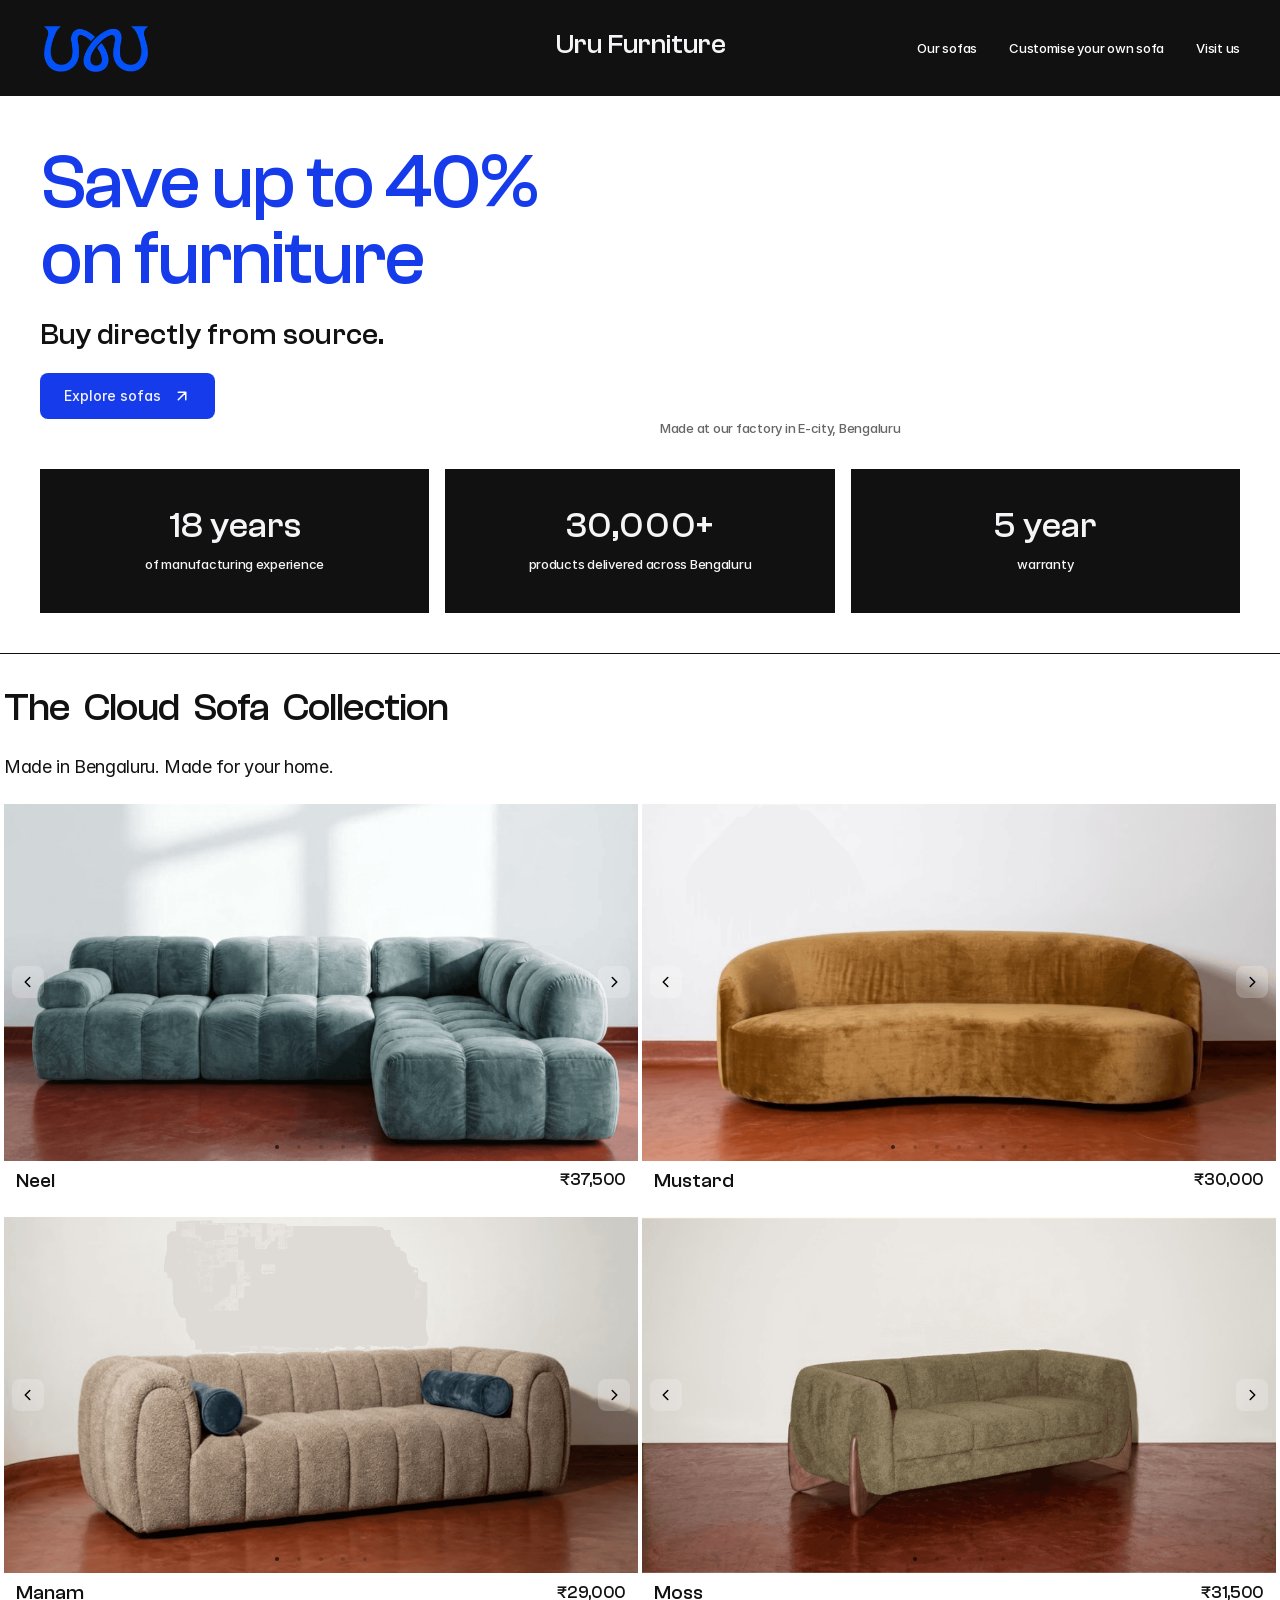
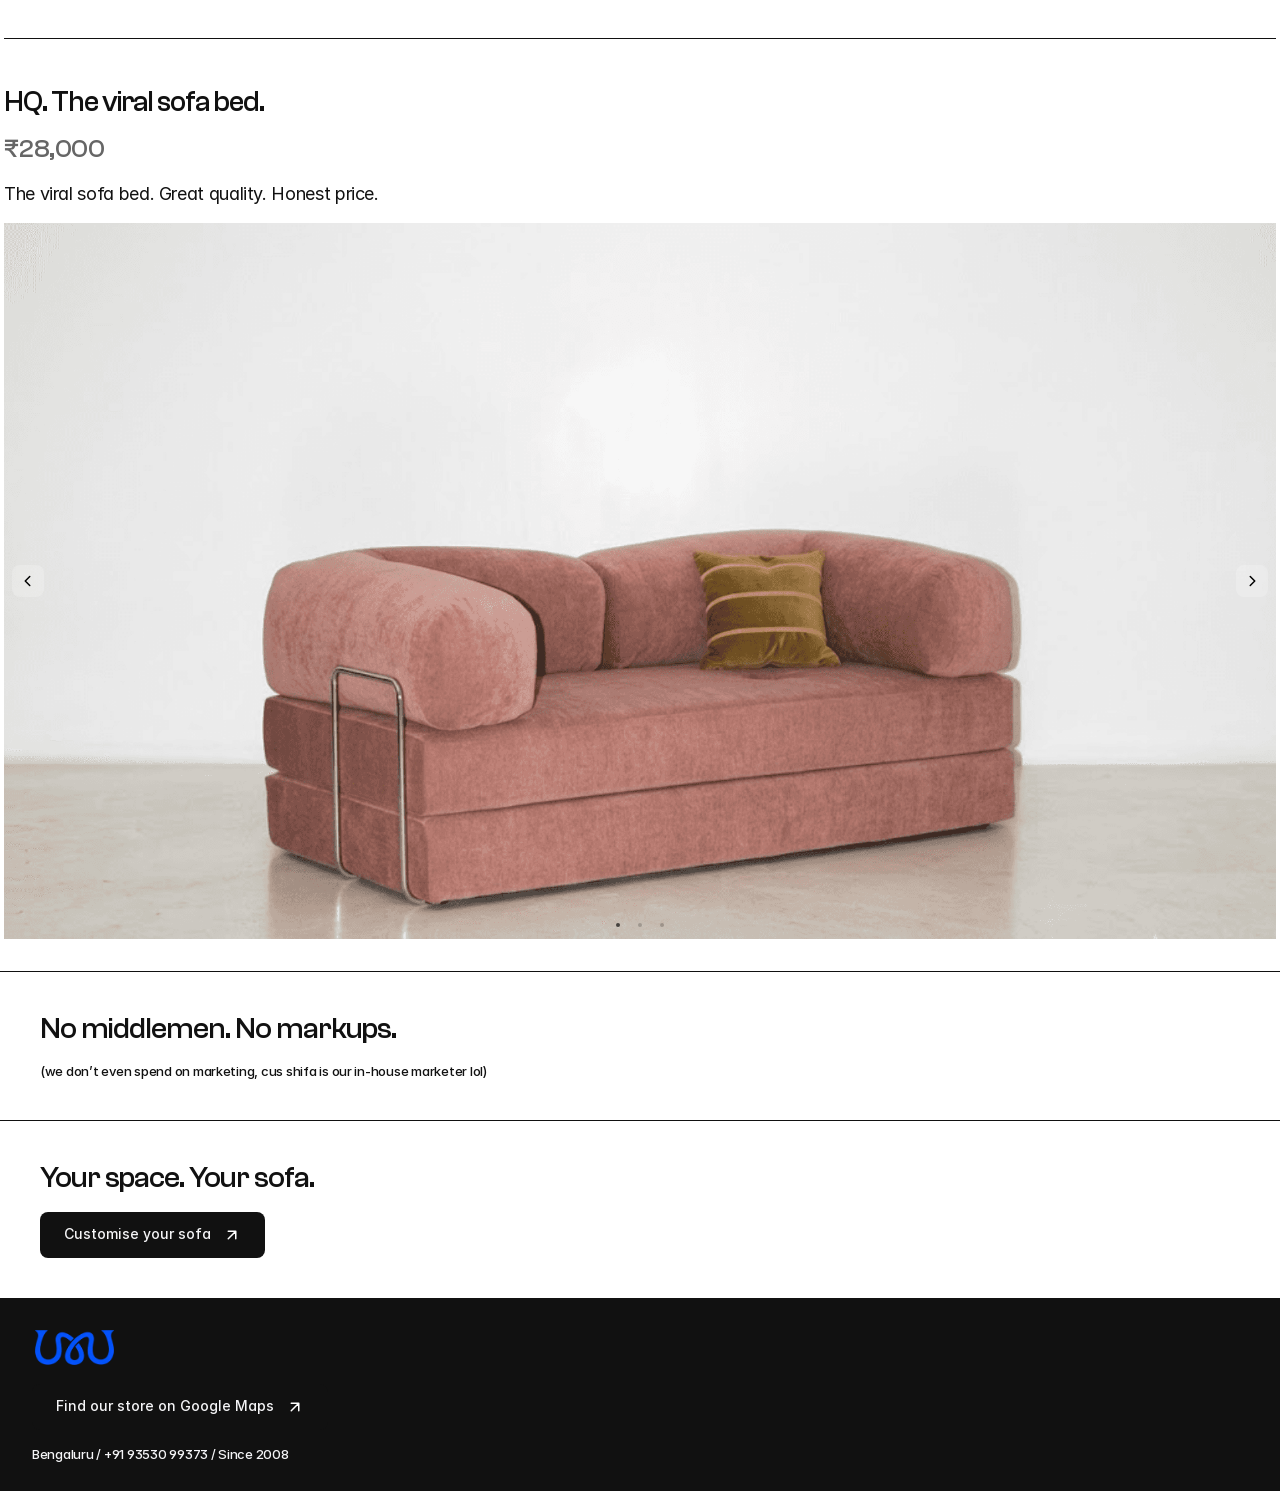
==== index.html @ b30b2bea "Static rebuild of the URU Furniture website for GitHub Pages" ====
<!doctype html>
<html lang="en">
<head>
  <meta charset="utf-8">
  <meta name="viewport" content="width=device-width, initial-scale=1">
  <title>URU Furniture | Design-forward sofas in Bengaluru</title>
  <meta name="description" content="Design-forward sofas, backed by 18 years of manufacturing experience. Explore URU Furniture and customise your sofa with our designer on WhatsApp.">
  <meta property="og:type" content="website">
  <meta property="og:title" content="URU Furniture | Design-forward sofas in Bengaluru">
  <meta property="og:description" content="Design-forward sofas, backed by 18 years of manufacturing experience. Explore URU Furniture and customise your sofa with our designer on WhatsApp.">
  <link rel="icon" href="/assets/img/favicon.png">
  <link rel="preload" href="/assets/fonts/clash-grotesk-500.woff2" as="font" type="font/woff2" crossorigin>
  <link rel="stylesheet" href="/assets/css/style.css">
  <script src="/assets/js/main.js" defer></script>
</head>
<body>
  <header class="site-header">
    <div class="brand">
      <a class="logo" href="/"><img src="/assets/img/logo.png" alt="URU Furniture logo"></a>
      <button class="menu-toggle" type="button" aria-label="Toggle navigation" aria-expanded="false">
        <svg class="bars" viewBox="0 0 24 24" fill="none" stroke="#fff" stroke-width="2" stroke-linecap="round"><path d="M4 5h16M4 12h16M4 19h16"/></svg>
        <svg class="close" viewBox="0 0 24 24" fill="none" stroke="#fff" stroke-width="2" stroke-linecap="round"><path d="M18 6 6 18M6 6l12 12"/></svg>
      </button>
    </div>
    <p class="title display">Uru Furniture</p>
    <nav class="nav">
      <a href="/#sofas">Our sofas</a>
      <a href="/customise">Customise your own sofa</a>
      <a href="https://share.google/DU03MvZK8UPHaxn5C">Visit us</a>
    </nav>
  </header>

  <main>
    <section class="hero">
      <div class="hero-top">
        <div class="hero-copy">
          <h1 class="display">Save up to 40% on furniture</h1>
          <p class="hero-sub display">Buy directly from source.</p>
          <a class="btn btn-cobalt" href="/#sofas">Explore sofas</a>
        </div>
        <figure class="hero-media">
          <video src="/assets/video/factory.mp4" autoplay muted loop playsinline preload="auto"></video>
          <figcaption class="small">Made at our factory in E-city, Bengaluru</figcaption>
          <a class="btn btn-cobalt" href="/#sofas">Explore sofas</a>
        </figure>
      </div>
      <div class="stats">
        <div class="stat"><strong class="display">18 years</strong><span class="small">of manufacturing experience</span></div>
        <div class="stat"><strong class="display">30,000+</strong><span class="small">products delivered across Bengaluru</span></div>
        <div class="stat"><strong class="display">5 year</strong><span class="small">warranty</span></div>
      </div>
    </section>

    <section class="collection rule" id="sofas">
      <h2 class="display">The  Cloud  Sofa  Collection</h2>
      <p class="lead">Made in Bengaluru.<span> Made for your home.</span></p>

      <div class="sofa-grid">
        <article class="sofa">
          <div class="gallery" tabindex="0" role="region" aria-label="Image carousel">
            <a class="slides" href="/sofas/neel" aria-label="View neel sofa">
              <img src="/assets/img/sofas/neel-1.png" alt="Neel sofa, photo 1" draggable="false">
              <img src="/assets/img/sofas/neel-2.png" alt="Neel sofa, photo 2" draggable="false" loading="lazy" hidden>
              <img src="/assets/img/sofas/neel-3.png" alt="Neel sofa, photo 3" draggable="false" loading="lazy" hidden>
              <img src="/assets/img/sofas/neel-4.png" alt="Neel sofa, photo 4" draggable="false" loading="lazy" hidden>
              <img src="/assets/img/sofas/neel-5.png" alt="Neel sofa, photo 5" draggable="false" loading="lazy" hidden>
            </a>
          </div>
          <div class="sofa-info">
            <h3 class="display"><a class="link" href="/sofas/neel">Neel</a></h3>
            <p class="display">₹37,500</p>
          </div>
        </article>

        <article class="sofa">
          <div class="gallery" tabindex="0" role="region" aria-label="Image carousel">
            <a class="slides" href="/sofas/mustard" aria-label="View mustard sofa">
              <img src="/assets/img/sofas/mustard-1.png" alt="Mustard sofa, photo 1" draggable="false">
              <img src="/assets/img/sofas/mustard-2.png" alt="Mustard sofa, photo 2" draggable="false" loading="lazy" hidden>
              <img src="/assets/img/sofas/mustard-3.png" alt="Mustard sofa, photo 3" draggable="false" loading="lazy" hidden>
              <img src="/assets/img/sofas/mustard-4.png" alt="Mustard sofa, photo 4" draggable="false" loading="lazy" hidden>
              <img src="/assets/img/sofas/mustard-5.png" alt="Mustard sofa, photo 5" draggable="false" loading="lazy" hidden>
              <img src="/assets/img/sofas/mustard-6.png" alt="Mustard sofa, photo 6" draggable="false" loading="lazy" hidden>
              <img src="/assets/img/sofas/mustard-7.png" alt="Mustard sofa, photo 7" draggable="false" loading="lazy" hidden>
            </a>
          </div>
          <div class="sofa-info">
            <h3 class="display"><a class="link" href="/sofas/mustard">Mustard</a></h3>
            <p class="display">₹30,000</p>
          </div>
        </article>

        <article class="sofa">
          <div class="gallery" tabindex="0" role="region" aria-label="Image carousel">
            <a class="slides" href="/sofas/manam" aria-label="View manam sofa">
              <img src="/assets/img/sofas/manam-1.png" alt="Manam sofa, photo 1" draggable="false">
              <img src="/assets/img/sofas/manam-2.png" alt="Manam sofa, photo 2" draggable="false" loading="lazy" hidden>
              <img src="/assets/img/sofas/manam-3.png" alt="Manam sofa, photo 3" draggable="false" loading="lazy" hidden>
              <img src="/assets/img/sofas/manam-4.png" alt="Manam sofa, photo 4" draggable="false" loading="lazy" hidden>
              <img src="/assets/img/sofas/manam-5.png" alt="Manam sofa, photo 5" draggable="false" loading="lazy" hidden>
            </a>
          </div>
          <div class="sofa-info">
            <h3 class="display"><a class="link" href="/sofas/manam">Manam</a></h3>
            <p class="display">₹29,000</p>
          </div>
        </article>

        <article class="sofa">
          <div class="gallery" tabindex="0" role="region" aria-label="Image carousel">
            <a class="slides" href="/sofas/moss" aria-label="View moss sofa">
              <img src="/assets/img/sofas/moss-1.png" alt="Moss sofa, photo 1" draggable="false">
              <img src="/assets/img/sofas/moss-2.png" alt="Moss sofa, photo 2" draggable="false" loading="lazy" hidden>
              <img src="/assets/img/sofas/moss-3.png" alt="Moss sofa, photo 3" draggable="false" loading="lazy" hidden>
              <img src="/assets/img/sofas/moss-4.png" alt="Moss sofa, photo 4" draggable="false" loading="lazy" hidden>
              <img src="/assets/img/sofas/moss-5.png" alt="Moss sofa, photo 5" draggable="false" loading="lazy" hidden>
            </a>
          </div>
          <div class="sofa-info">
            <h3 class="display"><a class="link" href="/sofas/moss">Moss</a></h3>
            <p class="display">₹31,500</p>
          </div>
        </article>
      </div>

      <div class="hq rule">
        <h2 class="display"><a class="link" href="/sofas/hq">HQ. The viral sofa bed.</a></h2>
        <p class="hq-price display">₹28,000</p>
        <p class="lead">The viral sofa bed. Great quality. Honest price.</p>
        <div class="gallery" tabindex="0" role="region" aria-label="Image carousel">
          <a class="slides" href="/sofas/hq" aria-label="View hq sofa">
            <img src="/assets/img/sofas/hq-1.png" alt="HQ sofa bed, photo 1" draggable="false">
            <img src="/assets/img/sofas/hq-2.png" alt="HQ sofa bed, photo 2" draggable="false" loading="lazy" hidden>
            <img src="/assets/img/sofas/hq-3.png" alt="HQ sofa bed, photo 3" draggable="false" loading="lazy" hidden>
          </a>
        </div>
      </div>
    </section>

    <section class="statement rule">
      <h2 class="display">No middlemen. No markups.</h2>
      <p class="small">(we don’t even spend on marketing, cus shifa is our in-house marketer lol)</p>
    </section>

    <section class="statement cta rule">
      <h2 class="display">Your space. Your sofa.</h2>
      <a class="btn" href="/customise">Customise your sofa</a>
    </section>
  </main>

  <footer class="site-footer">
    <a class="logo" href="/"><img src="/assets/img/logo.png" alt="URU Furniture logo"></a>
    <a class="btn" href="https://share.google/DU03MvZK8UPHaxn5C">Find our store on Google Maps</a>
    <p class="small">Bengaluru / +91 93530 99373 / Since 2008</p>
  </footer>
</body>
</html>
---- assets/css/style.css ----
/* ---------- Fonts ---------- */
@font-face { font-family: "Clash Grotesk"; src: url("../fonts/clash-grotesk-500.woff2") format("woff2"); font-weight: 500; font-display: swap; }
@font-face { font-family: "Clash Grotesk"; src: url("../fonts/clash-grotesk-600.woff2") format("woff2"); font-weight: 600; font-display: swap; }
@font-face {
  font-family: "Inter"; src: url("../fonts/inter-400-latin.woff2") format("woff2"); font-weight: 400; font-display: swap;
  unicode-range: U+0000-00FF, U+0131, U+0152-0153, U+02BB-02BC, U+02C6, U+02DA, U+02DC, U+2000-206F, U+2070, U+2074-207E, U+2080-208E, U+20AC, U+2122, U+2191, U+2193, U+2212, U+2215, U+FEFF, U+FFFD;
}
@font-face {
  font-family: "Inter"; src: url("../fonts/inter-400-latin-ext.woff2") format("woff2"); font-weight: 400; font-display: swap;
  unicode-range: U+0100-024F, U+0259, U+1E00-1EFF, U+2020, U+20A0-20AB, U+20AD-20CF, U+2113, U+2C60-2C7F, U+A720-A7FF;
}
@font-face {
  font-family: "Inter"; src: url("../fonts/inter-500-latin.woff2") format("woff2"); font-weight: 500; font-display: swap;
  unicode-range: U+0000-00FF, U+0131, U+0152-0153, U+02BB-02BC, U+02C6, U+02DA, U+02DC, U+2000-206F, U+2070, U+2074-207E, U+2080-208E, U+20AC, U+2122, U+2191, U+2193, U+2212, U+2215, U+FEFF, U+FFFD;
}
@font-face {
  font-family: "Inter"; src: url("../fonts/inter-500-latin-ext.woff2") format("woff2"); font-weight: 500; font-display: swap;
  unicode-range: U+0100-024F, U+0259, U+1E00-1EFF, U+2020, U+20A0-20AB, U+20AD-20CF, U+2113, U+2C60-2C7F, U+A720-A7FF;
}

/* ---------- Base ---------- */
:root {
  --ink: #111;
  --paper: #f5f5f7;
  --cobalt: #163beb;
  --grey: #666;
  --display: "Clash Grotesk", sans-serif;
  --text: "Inter", sans-serif;
  -webkit-font-smoothing: antialiased;
  -moz-osx-font-smoothing: grayscale;
}
*, *::before, *::after { box-sizing: border-box; }
body {
  margin: 0;
  min-height: 100vh;
  display: flex;
  flex-direction: column;
  background: #fff;
  color: var(--ink);
  font-family: var(--text);
  font-feature-settings: "blwf", "cv03", "cv04", "cv09", "cv11";
}
main { flex: 1; }
h1, h2, h3, p, figure { margin: 0; }
img, video { display: block; }
a { color: inherit; text-decoration: none; }
button { font: inherit; }

/* ---------- Type ---------- */
.display { font-family: var(--display); font-weight: 500; font-feature-settings: normal; }
.small { font-size: 13px; line-height: 1.3; font-weight: 500; letter-spacing: -0.02em; color: var(--grey); }
.lead  { font-size: 18px; line-height: 1.5; font-weight: 400; letter-spacing: -0.02em; }
.link:hover { color: var(--cobalt); text-decoration: underline; }

/* ---------- Button ---------- */
.btn {
  display: inline-flex;
  align-items: center;
  gap: 12px;
  align-self: flex-start;
  padding: 14px 24px;
  border-radius: 8px;
  background: var(--ink);
  color: var(--paper);
  font-size: 14px;
  line-height: 1.2;
  font-weight: 500;
  white-space: nowrap;
}
.btn::after {
  content: "";
  width: 18px;
  height: 18px;
  background: url("data:image/svg+xml,%3Csvg xmlns='http://www.w3.org/2000/svg' viewBox='0 0 24 24' fill='none' stroke='%23fff' stroke-width='2' stroke-linecap='round' stroke-linejoin='round'%3E%3Cpath d='M7 7h10v10M7 17 17 7'/%3E%3C/svg%3E") center / contain no-repeat;
}
.btn-cobalt { background: var(--cobalt); }

/* ---------- Logo ---------- */
/* Box sizes and glyph offsets match the original logo artwork crop. */
.logo { display: block; flex: none; width: 112px; height: 56px; padding: 6.16px 0 0 3.52px; }
.logo img { width: 104.97px; height: auto; }

/* ---------- Header ---------- */
.site-header {
  position: relative;
  display: flex;
  align-items: center;
  gap: 32px;
  padding: 20px 40px;
  background: var(--ink);
}
.site-header .brand { flex: 1; display: flex; align-items: center; }
.site-header .title {
  position: absolute;
  top: 28px;
  left: 0;
  width: 100%;
  font-size: 28px;
  line-height: 1.2;
  color: var(--paper);
  text-align: center;
  pointer-events: none;
}
.menu-toggle { display: none; }
.nav { display: flex; gap: 32px; }
.nav a { font-size: 13px; line-height: 1.3; font-weight: 500; letter-spacing: -0.02em; color: #fff; white-space: nowrap; }
.nav a:hover { text-decoration: underline; }

/* ---------- Footer ---------- */
.site-footer {
  display: flex;
  flex-direction: column;
  align-items: flex-start;
  gap: 16px;
  padding: 28px 32px;
  background: var(--ink);
}
.site-footer .logo { width: 84px; height: 42px; padding: 4.72px 0 0 3.07px; }
.site-footer .logo img { width: 78.87px; }
.site-footer .small { color: var(--paper); }

/* ---------- Gallery ---------- */
.gallery { position: relative; aspect-ratio: 16 / 9; overflow: hidden; background: #fff; outline: none; }
.gallery .slides { display: block; width: 100%; height: 100%; }
.gallery img { width: 100%; height: 100%; object-fit: contain; background: #fff; user-select: none; -webkit-user-drag: none; }
.gallery img[hidden] { display: none; }
.gallery-arrow {
  position: absolute;
  top: 50%;
  transform: translateY(-50%);
  display: flex;
  align-items: center;
  justify-content: center;
  width: 32px;
  height: 32px;
  padding: 0;
  border: 0;
  border-radius: 8px;
  background: rgba(255, 255, 255, 0.22);
  cursor: pointer;
}
.gallery-arrow.prev { left: 8px; }
.gallery-arrow.next { right: 8px; }
.gallery-dots { position: absolute; left: 50%; bottom: 6px; transform: translateX(-50%); display: flex; gap: 6px; }
.gallery-dots button {
  display: flex;
  align-items: center;
  justify-content: center;
  width: 16px;
  height: 16px;
  padding: 0;
  border: 0;
  border-radius: 50%;
  background: transparent;
  cursor: pointer;
}
.gallery-dots button::before { content: ""; width: 4px; height: 4px; border-radius: 50%; background: rgba(0, 0, 0, 0.2); }
.gallery-dots button[aria-current="true"]::before { background: rgba(0, 0, 0, 0.65); }

/* ---------- Home: hero ---------- */
.hero { display: flex; flex-direction: column; gap: 32px; padding: 32px 40px 40px; }
.hero-top { display: flex; align-items: center; gap: 40px; }
.hero-copy, .hero-media { flex: 1 1 0; min-width: 0; display: flex; flex-direction: column; }
.hero-copy { gap: 20px; }
.hero h1 { font-size: 76px; line-height: 1; letter-spacing: -2px; color: var(--cobalt); }
.hero-sub { font-size: 30px; line-height: 1.2; }
.hero-media { gap: 12px; }
.hero-media video { width: 100%; height: 280px; object-fit: cover; }
.hero-media .btn { display: none; }
.stats { display: flex; gap: 16px; }
.stat {
  flex: 1 1 0;
  display: flex;
  flex-direction: column;
  justify-content: center;
  gap: 12px;
  height: 144px;
  padding: 24px;
  background: var(--ink);
  color: var(--paper);
  text-align: center;
}
.stat strong { font-size: 36px; line-height: 1; }
.stat .small { color: var(--paper); }

/* ---------- Home: collection ---------- */
.rule { box-shadow: inset 0 1px var(--ink); }
.collection { display: flex; flex-direction: column; gap: 24px; padding: 32px 4px; }
.collection h2 { font-size: 40px; line-height: 1.1; letter-spacing: -1px; white-space: pre-wrap; }
.sofa-grid { display: grid; grid-template-columns: 1fr 1fr; gap: 16px 4px; }
.sofa { display: flex; flex-direction: column; gap: 8px; padding-bottom: 8px; }
.sofa-info { display: flex; justify-content: space-between; align-items: center; padding: 0 12px; }
.sofa-info h3 { font-size: 20.16px; line-height: 1.2; }
.sofa-info p { font-size: 17.28px; line-height: 1.2; letter-spacing: -0.02em; }
.hq { display: flex; flex-direction: column; gap: 16px; padding-top: 48px; }
.hq h2 { font-size: 28.8px; line-height: 1.1; letter-spacing: -1px; }
.hq-price { font-size: 25.92px; line-height: 1.2; letter-spacing: -0.02em; color: var(--grey); }
.statement { display: flex; flex-direction: column; align-items: flex-start; gap: 16px; padding: 40px; }
.statement h2 { font-size: 30px; line-height: 1.2; letter-spacing: -1px; }
.statement .small { color: var(--ink); }

/* ---------- Product + customise pages ---------- */
.page { display: flex; flex-direction: column; align-items: flex-start; gap: 24px; padding: 64px 40px; }
.page > .gallery, .page > .cover { width: 100%; }
.page h1 { font-size: 76px; line-height: 1; letter-spacing: -2px; }
.price { font-size: 36px; line-height: 1.2; letter-spacing: -0.02em; color: var(--grey); }
.shades { height: 40px; }
.fabrics { width: 100%; max-width: 256px; aspect-ratio: 736 / 906; object-fit: cover; }
.desc { min-height: 1.5em; }
.note br { display: none; }

.customise { gap: 28px; padding: 80px 40px; }
.customise .intro { max-width: 780px; }
.cover { aspect-ratio: 1918 / 1054; object-fit: cover; }

/* ---------- Tablet & phone (< 1200px) ---------- */
@media (max-width: 1199.98px) {
  .site-header { flex-direction: column; align-items: stretch; gap: 16px; height: 64px; padding: 8px 20px; overflow: hidden; }
  .site-header.open { height: auto; }
  .site-header .brand { height: 48px; flex: none; }
  .site-header .logo { width: 60px; height: 32px; padding: 3.27px 0 0 3.62px; }
  .site-header .logo img { width: 52.77px; }
  .site-header .title { top: 20px; left: 112px; width: 200px; font-size: 20px; }
  .menu-toggle { display: block; margin-left: auto; padding: 10px; border: 0; background: none; cursor: pointer; }
  .menu-toggle svg { display: block; width: 24px; height: 24px; }
  .menu-toggle .close, .open .menu-toggle .bars { display: none; }
  .open .menu-toggle .close { display: block; }
  .nav { flex-direction: column; align-items: flex-start; gap: 20px; padding: 12px 0; }

  .site-footer { padding: 24px 28px; }
}

/* ---------- Tablet (810–1199px) ---------- */
@media (min-width: 810px) and (max-width: 1199.98px) {
  .hero-top { gap: 32px; }
  .hero h1 { font-size: 33px; line-height: 1.1; letter-spacing: -1.51px; white-space: nowrap; }
  .hero-media video { height: 240px; }
  .stat strong { font-size: 30px; }

  .collection { padding: 28px 4px; }
  .collection h2 { font-size: 36px; }
  .hq h2 { font-size: 25.92px; }

  .page h1 { font-size: 48px; line-height: 1.1; }
}

/* ---------- Phone (< 810px) ---------- */
@media (max-width: 809.98px) {
  .hero { gap: 20px; padding: 16px 20px 24px; }
  .hero-top { flex-direction: column; align-items: stretch; gap: 20px; }
  .hero-copy { gap: 0; }
  .hero-copy .btn { display: none; }
  .hero h1 { font-size: 26px; line-height: 1.15; letter-spacing: -1px; font-weight: 600; }
  .hero-sub { font-size: 24px; text-transform: lowercase; }
  .hero-media { gap: 8px; }
  .hero-media video { height: auto; aspect-ratio: 16 / 9; }
  .hero-media .btn { display: inline-flex; }
  .stats { gap: 8px; }
  .stat { gap: 8px; height: 112px; padding: 12px 8px; }
  .stat strong { font-size: 22px; }
  .stat .small { font-size: 11px; font-weight: 400; }

  .collection { gap: 16px; padding: 24px 0; }
  .collection h2 { font-size: 28px; line-height: 1.15; }
  .collection .lead span { display: none; }
  .sofa-grid { grid-template-columns: 1fr; gap: 12px; }
  .hq { gap: 12px; padding-top: 24px; }
  .hq h2 { font-size: 20.16px; line-height: 1.15; }
  .statement { gap: 12px; padding: 24px 20px; }
  .statement h2 { font-size: 26px; line-height: 1.15; }
  .statement.cta { padding-bottom: 12px; }

  .page { gap: 20px; padding: 16px 20px 32px; }
  .page h1 { font-size: 34px; line-height: 1.1; letter-spacing: -1px; }
  .shades { height: 12px; }
  .fabrics { width: 27%; }
  .desc { display: none; }
  .note { font-size: 13px; line-height: 1.3; font-weight: 500; letter-spacing: -0.02em; color: var(--grey); }
  .note br { display: inline; }

  .customise { gap: 28px; padding: 48px 20px; }
  .customise h1 { white-space: nowrap; }
  .customise .intro { height: 60px; }

  .site-footer { padding: 24px 16px; }
}
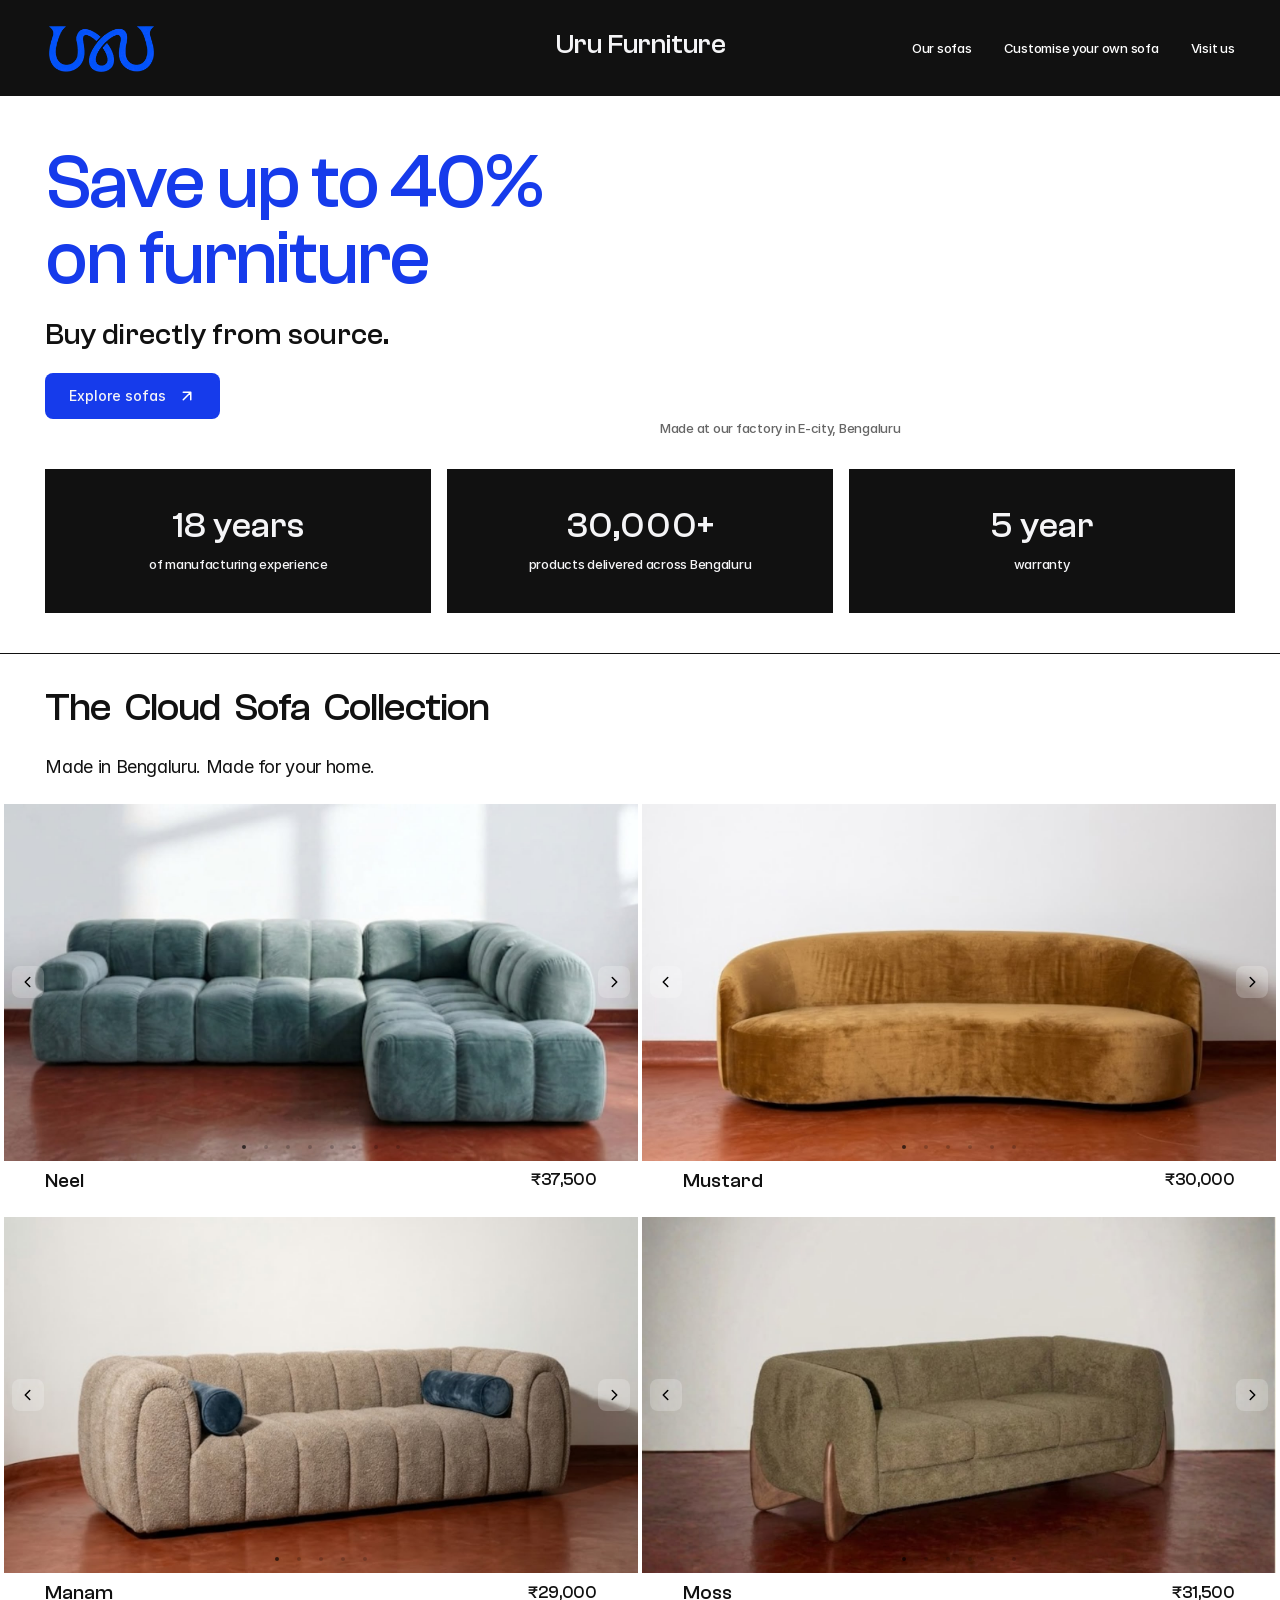
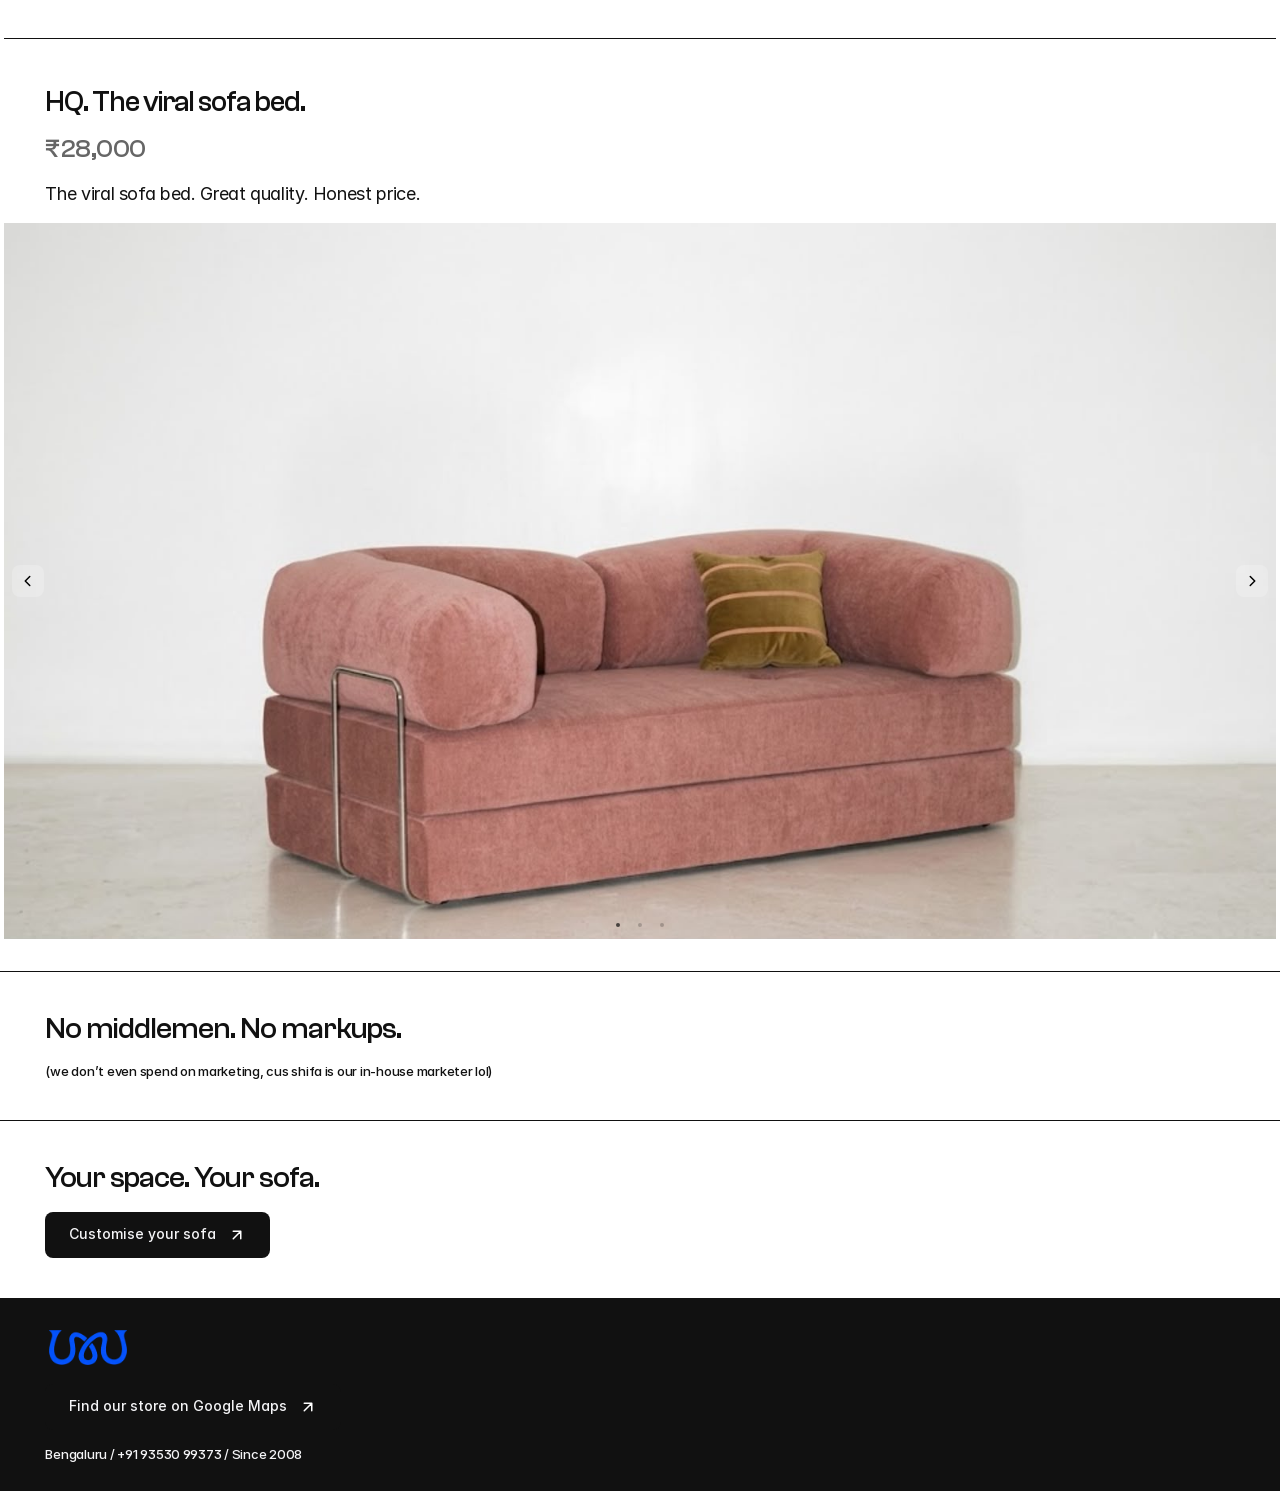
==== commit 175c8bed: "Replace product photos with the latest set" ====
--- a/index.html
+++ b/index.html
@@ -59,11 +59,14 @@
         <article class="sofa">
           <div class="gallery" tabindex="0" role="region" aria-label="Image carousel">
             <a class="slides" href="/sofas/neel" aria-label="View neel sofa">
-              <img src="/assets/img/sofas/neel-1.png" alt="Neel sofa, photo 1" draggable="false">
-              <img src="/assets/img/sofas/neel-2.png" alt="Neel sofa, photo 2" draggable="false" loading="lazy" hidden>
-              <img src="/assets/img/sofas/neel-3.png" alt="Neel sofa, photo 3" draggable="false" loading="lazy" hidden>
-              <img src="/assets/img/sofas/neel-4.png" alt="Neel sofa, photo 4" draggable="false" loading="lazy" hidden>
-              <img src="/assets/img/sofas/neel-5.png" alt="Neel sofa, photo 5" draggable="false" loading="lazy" hidden>
+              <img src="/assets/img/sofas/neel-1.jpg" alt="Neel sofa, photo 1" draggable="false">
+              <img src="/assets/img/sofas/neel-2.jpg" alt="Neel sofa, photo 2" draggable="false" loading="lazy" hidden>
+              <img src="/assets/img/sofas/neel-3.jpg" alt="Neel sofa, photo 3" draggable="false" loading="lazy" hidden>
+              <img src="/assets/img/sofas/neel-4.jpg" alt="Neel sofa, photo 4" draggable="false" loading="lazy" hidden>
+              <img src="/assets/img/sofas/neel-5.jpg" alt="Neel sofa, photo 5" draggable="false" loading="lazy" hidden>
+              <img src="/assets/img/sofas/neel-6.jpg" alt="Neel sofa, photo 6" draggable="false" loading="lazy" hidden>
+              <img src="/assets/img/sofas/neel-7.jpg" alt="Neel sofa, photo 7" draggable="false" loading="lazy" hidden>
+              <img src="/assets/img/sofas/neel-8.jpg" alt="Neel sofa, photo 8" draggable="false" loading="lazy" hidden>
             </a>
           </div>
           <div class="sofa-info">
@@ -75,13 +78,12 @@
         <article class="sofa">
           <div class="gallery" tabindex="0" role="region" aria-label="Image carousel">
             <a class="slides" href="/sofas/mustard" aria-label="View mustard sofa">
-              <img src="/assets/img/sofas/mustard-1.png" alt="Mustard sofa, photo 1" draggable="false">
-              <img src="/assets/img/sofas/mustard-2.png" alt="Mustard sofa, photo 2" draggable="false" loading="lazy" hidden>
-              <img src="/assets/img/sofas/mustard-3.png" alt="Mustard sofa, photo 3" draggable="false" loading="lazy" hidden>
-              <img src="/assets/img/sofas/mustard-4.png" alt="Mustard sofa, photo 4" draggable="false" loading="lazy" hidden>
-              <img src="/assets/img/sofas/mustard-5.png" alt="Mustard sofa, photo 5" draggable="false" loading="lazy" hidden>
-              <img src="/assets/img/sofas/mustard-6.png" alt="Mustard sofa, photo 6" draggable="false" loading="lazy" hidden>
-              <img src="/assets/img/sofas/mustard-7.png" alt="Mustard sofa, photo 7" draggable="false" loading="lazy" hidden>
+              <img src="/assets/img/sofas/mustard-1.jpg" alt="Mustard sofa, photo 1" draggable="false">
+              <img src="/assets/img/sofas/mustard-2.jpg" alt="Mustard sofa, photo 2" draggable="false" loading="lazy" hidden>
+              <img src="/assets/img/sofas/mustard-3.jpg" alt="Mustard sofa, photo 3" draggable="false" loading="lazy" hidden>
+              <img src="/assets/img/sofas/mustard-4.jpg" alt="Mustard sofa, photo 4" draggable="false" loading="lazy" hidden>
+              <img src="/assets/img/sofas/mustard-5.jpg" alt="Mustard sofa, photo 5" draggable="false" loading="lazy" hidden>
+              <img src="/assets/img/sofas/mustard-6.jpg" alt="Mustard sofa, photo 6" draggable="false" loading="lazy" hidden>
             </a>
           </div>
           <div class="sofa-info">
@@ -93,11 +95,11 @@
         <article class="sofa">
           <div class="gallery" tabindex="0" role="region" aria-label="Image carousel">
             <a class="slides" href="/sofas/manam" aria-label="View manam sofa">
-              <img src="/assets/img/sofas/manam-1.png" alt="Manam sofa, photo 1" draggable="false">
-              <img src="/assets/img/sofas/manam-2.png" alt="Manam sofa, photo 2" draggable="false" loading="lazy" hidden>
-              <img src="/assets/img/sofas/manam-3.png" alt="Manam sofa, photo 3" draggable="false" loading="lazy" hidden>
-              <img src="/assets/img/sofas/manam-4.png" alt="Manam sofa, photo 4" draggable="false" loading="lazy" hidden>
-              <img src="/assets/img/sofas/manam-5.png" alt="Manam sofa, photo 5" draggable="false" loading="lazy" hidden>
+              <img src="/assets/img/sofas/manam-1.jpg" alt="Manam sofa, photo 1" draggable="false">
+              <img src="/assets/img/sofas/manam-2.jpg" alt="Manam sofa, photo 2" draggable="false" loading="lazy" hidden>
+              <img src="/assets/img/sofas/manam-3.jpg" alt="Manam sofa, photo 3" draggable="false" loading="lazy" hidden>
+              <img src="/assets/img/sofas/manam-4.jpg" alt="Manam sofa, photo 4" draggable="false" loading="lazy" hidden>
+              <img src="/assets/img/sofas/manam-5.jpg" alt="Manam sofa, photo 5" draggable="false" loading="lazy" hidden>
             </a>
           </div>
           <div class="sofa-info">
@@ -109,11 +111,12 @@
         <article class="sofa">
           <div class="gallery" tabindex="0" role="region" aria-label="Image carousel">
             <a class="slides" href="/sofas/moss" aria-label="View moss sofa">
-              <img src="/assets/img/sofas/moss-1.png" alt="Moss sofa, photo 1" draggable="false">
-              <img src="/assets/img/sofas/moss-2.png" alt="Moss sofa, photo 2" draggable="false" loading="lazy" hidden>
-              <img src="/assets/img/sofas/moss-3.png" alt="Moss sofa, photo 3" draggable="false" loading="lazy" hidden>
-              <img src="/assets/img/sofas/moss-4.png" alt="Moss sofa, photo 4" draggable="false" loading="lazy" hidden>
-              <img src="/assets/img/sofas/moss-5.png" alt="Moss sofa, photo 5" draggable="false" loading="lazy" hidden>
+              <img src="/assets/img/sofas/moss-1.jpg" alt="Moss sofa, photo 1" draggable="false">
+              <img src="/assets/img/sofas/moss-2.jpg" alt="Moss sofa, photo 2" draggable="false" loading="lazy" hidden>
+              <img src="/assets/img/sofas/moss-3.jpg" alt="Moss sofa, photo 3" draggable="false" loading="lazy" hidden>
+              <img src="/assets/img/sofas/moss-4.jpg" alt="Moss sofa, photo 4" draggable="false" loading="lazy" hidden>
+              <img src="/assets/img/sofas/moss-5.jpg" alt="Moss sofa, photo 5" draggable="false" loading="lazy" hidden>
+              <img src="/assets/img/sofas/moss-6.jpg" alt="Moss sofa, photo 6" draggable="false" loading="lazy" hidden>
             </a>
           </div>
           <div class="sofa-info">
@@ -129,9 +132,9 @@
         <p class="lead">The viral sofa bed. Great quality. Honest price.</p>
         <div class="gallery" tabindex="0" role="region" aria-label="Image carousel">
           <a class="slides" href="/sofas/hq" aria-label="View hq sofa">
-            <img src="/assets/img/sofas/hq-1.png" alt="HQ sofa bed, photo 1" draggable="false">
-            <img src="/assets/img/sofas/hq-2.png" alt="HQ sofa bed, photo 2" draggable="false" loading="lazy" hidden>
-            <img src="/assets/img/sofas/hq-3.png" alt="HQ sofa bed, photo 3" draggable="false" loading="lazy" hidden>
+            <img src="/assets/img/sofas/hq-1.jpg" alt="HQ sofa bed, photo 1" draggable="false">
+            <img src="/assets/img/sofas/hq-2.jpg" alt="HQ sofa bed, photo 2" draggable="false" loading="lazy" hidden>
+            <img src="/assets/img/sofas/hq-3.jpg" alt="HQ sofa bed, photo 3" draggable="false" loading="lazy" hidden>
           </a>
         </div>
       </div>
--- a/assets/css/style.css
+++ b/assets/css/style.css
@@ -20,6 +20,7 @@
 
 /* ---------- Base ---------- */
 :root {
+  --gutter: clamp(32px, 26px + 1.52vw, 48px);  /* page side margin: 32px on phones → 48px on desktop */
   --ink: #111;
   --paper: #f5f5f7;
   --cobalt: #163beb;
@@ -86,7 +87,7 @@
   display: flex;
   align-items: center;
   gap: 32px;
-  padding: 20px 40px;
+  padding: 20px var(--gutter);
   background: var(--ink);
 }
 .site-header .brand { flex: 1; display: flex; align-items: center; }
@@ -112,7 +113,7 @@
   flex-direction: column;
   align-items: flex-start;
   gap: 16px;
-  padding: 28px 32px;
+  padding: 28px var(--gutter);
   background: var(--ink);
 }
 .site-footer .logo { width: 84px; height: 42px; padding: 4.72px 0 0 3.07px; }
@@ -158,7 +159,7 @@
 .gallery-dots button[aria-current="true"]::before { background: rgba(0, 0, 0, 0.65); }
 
 /* ---------- Home: hero ---------- */
-.hero { display: flex; flex-direction: column; gap: 32px; padding: 32px 40px 40px; }
+.hero { display: flex; flex-direction: column; gap: 32px; padding: 32px var(--gutter) 40px; }
 .hero-top { display: flex; align-items: center; gap: 40px; }
 .hero-copy, .hero-media { flex: 1 1 0; min-width: 0; display: flex; flex-direction: column; }
 .hero-copy { gap: 20px; }
@@ -185,22 +186,23 @@
 
 /* ---------- Home: collection ---------- */
 .rule { box-shadow: inset 0 1px var(--ink); }
-.collection { display: flex; flex-direction: column; gap: 24px; padding: 32px 4px; }
+.collection { --inset: calc(var(--gutter) - 4px); display: flex; flex-direction: column; gap: 24px; padding: 32px 4px; }
+.collection > h2, .collection > .lead, .hq > :not(.gallery) { padding-inline: var(--inset); }  /* text lines up with the page margin */
 .collection h2 { font-size: 40px; line-height: 1.1; letter-spacing: -1px; white-space: pre-wrap; }
 .sofa-grid { display: grid; grid-template-columns: 1fr 1fr; gap: 16px 4px; }
 .sofa { display: flex; flex-direction: column; gap: 8px; padding-bottom: 8px; }
-.sofa-info { display: flex; justify-content: space-between; align-items: center; padding: 0 12px; }
+.sofa-info { display: flex; justify-content: space-between; align-items: center; padding: 0 var(--inset); }
 .sofa-info h3 { font-size: 20.16px; line-height: 1.2; }
 .sofa-info p { font-size: 17.28px; line-height: 1.2; letter-spacing: -0.02em; }
 .hq { display: flex; flex-direction: column; gap: 16px; padding-top: 48px; }
 .hq h2 { font-size: 28.8px; line-height: 1.1; letter-spacing: -1px; }
 .hq-price { font-size: 25.92px; line-height: 1.2; letter-spacing: -0.02em; color: var(--grey); }
-.statement { display: flex; flex-direction: column; align-items: flex-start; gap: 16px; padding: 40px; }
+.statement { display: flex; flex-direction: column; align-items: flex-start; gap: 16px; padding: 40px var(--gutter); }
 .statement h2 { font-size: 30px; line-height: 1.2; letter-spacing: -1px; }
 .statement .small { color: var(--ink); }
 
 /* ---------- Product + customise pages ---------- */
-.page { display: flex; flex-direction: column; align-items: flex-start; gap: 24px; padding: 64px 40px; }
+.page { display: flex; flex-direction: column; align-items: flex-start; gap: 24px; padding: 64px var(--gutter); }
 .page > .gallery, .page > .cover { width: 100%; }
 .page h1 { font-size: 76px; line-height: 1; letter-spacing: -2px; }
 .price { font-size: 36px; line-height: 1.2; letter-spacing: -0.02em; color: var(--grey); }
@@ -209,13 +211,13 @@
 .desc { min-height: 1.5em; }
 .note br { display: none; }
 
-.customise { gap: 28px; padding: 80px 40px; }
+.customise { gap: 28px; padding: 80px var(--gutter); }
 .customise .intro { max-width: 780px; }
 .cover { aspect-ratio: 1918 / 1054; object-fit: cover; }
 
 /* ---------- Tablet & phone (< 1200px) ---------- */
 @media (max-width: 1199.98px) {
-  .site-header { flex-direction: column; align-items: stretch; gap: 16px; height: 64px; padding: 8px 20px; overflow: hidden; }
+  .site-header { flex-direction: column; align-items: stretch; gap: 16px; height: 64px; padding: 8px var(--gutter); overflow: hidden; }
   .site-header.open { height: auto; }
   .site-header .brand { height: 48px; flex: none; }
   .site-header .logo { width: 60px; height: 32px; padding: 3.27px 0 0 3.62px; }
@@ -227,7 +229,7 @@
   .open .menu-toggle .close { display: block; }
   .nav { flex-direction: column; align-items: flex-start; gap: 20px; padding: 12px 0; }
 
-  .site-footer { padding: 24px 28px; }
+  .site-footer { padding-block: 24px; }
 }
 
 /* ---------- Tablet (810–1199px) ---------- */
@@ -246,7 +248,7 @@
 
 /* ---------- Phone (< 810px) ---------- */
 @media (max-width: 809.98px) {
-  .hero { gap: 20px; padding: 16px 20px 24px; }
+  .hero { gap: 20px; padding: 16px var(--gutter) 24px; }
   .hero-top { flex-direction: column; align-items: stretch; gap: 20px; }
   .hero-copy { gap: 0; }
   .hero-copy .btn { display: none; }
@@ -260,17 +262,17 @@
   .stat strong { font-size: 22px; }
   .stat .small { font-size: 11px; font-weight: 400; }
 
-  .collection { gap: 16px; padding: 24px 0; }
+  .collection { --inset: var(--gutter); gap: 16px; padding: 24px 0; }
   .collection h2 { font-size: 28px; line-height: 1.15; }
   .collection .lead span { display: none; }
   .sofa-grid { grid-template-columns: 1fr; gap: 12px; }
   .hq { gap: 12px; padding-top: 24px; }
   .hq h2 { font-size: 20.16px; line-height: 1.15; }
-  .statement { gap: 12px; padding: 24px 20px; }
+  .statement { gap: 12px; padding: 24px var(--gutter); }
   .statement h2 { font-size: 26px; line-height: 1.15; }
   .statement.cta { padding-bottom: 12px; }
 
-  .page { gap: 20px; padding: 16px 20px 32px; }
+  .page { gap: 20px; padding: 16px var(--gutter) 32px; }
   .page h1 { font-size: 34px; line-height: 1.1; letter-spacing: -1px; }
   .shades { height: 12px; }
   .fabrics { width: 27%; }
@@ -278,9 +280,6 @@
   .note { font-size: 13px; line-height: 1.3; font-weight: 500; letter-spacing: -0.02em; color: var(--grey); }
   .note br { display: inline; }
 
-  .customise { gap: 28px; padding: 48px 20px; }
-  .customise h1 { white-space: nowrap; }
-  .customise .intro { height: 60px; }
-
-  .site-footer { padding: 24px 16px; }
-}
+  .customise { gap: 28px; padding: 48px var(--gutter); }
+
+}
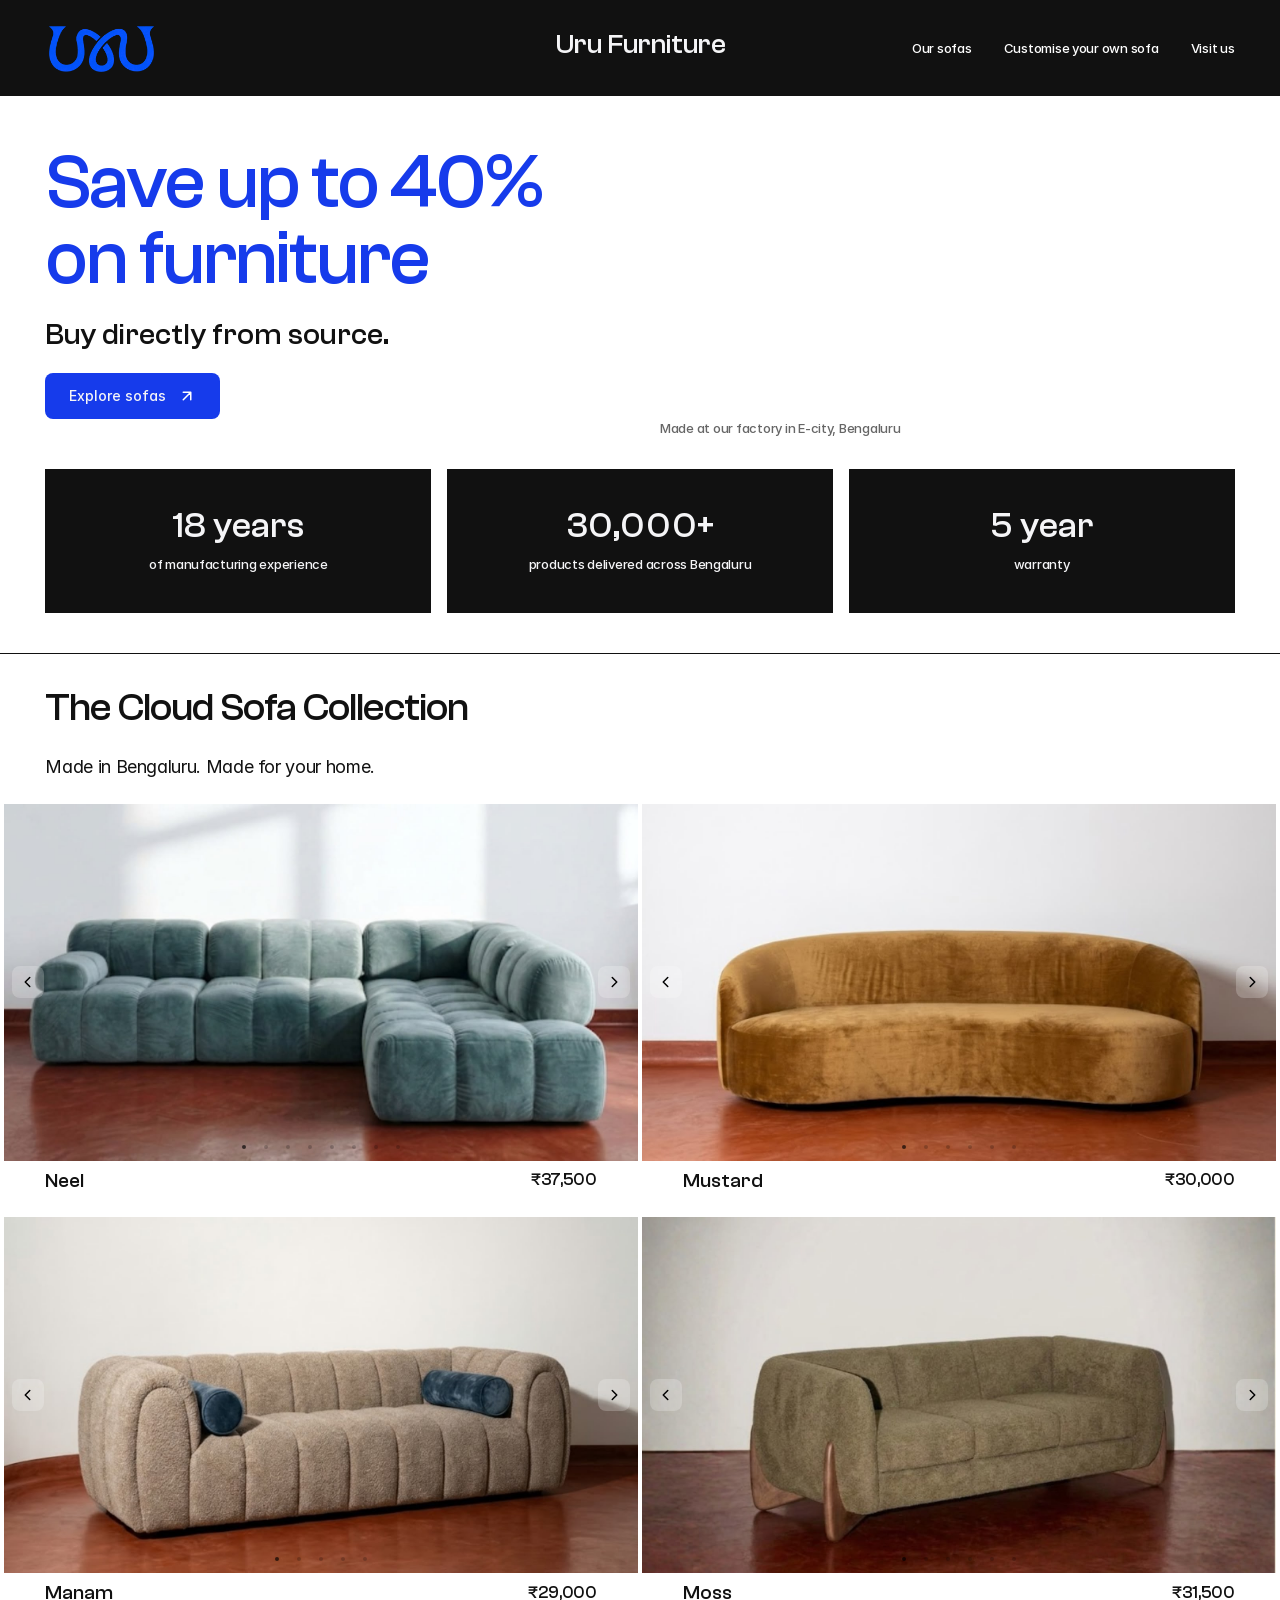
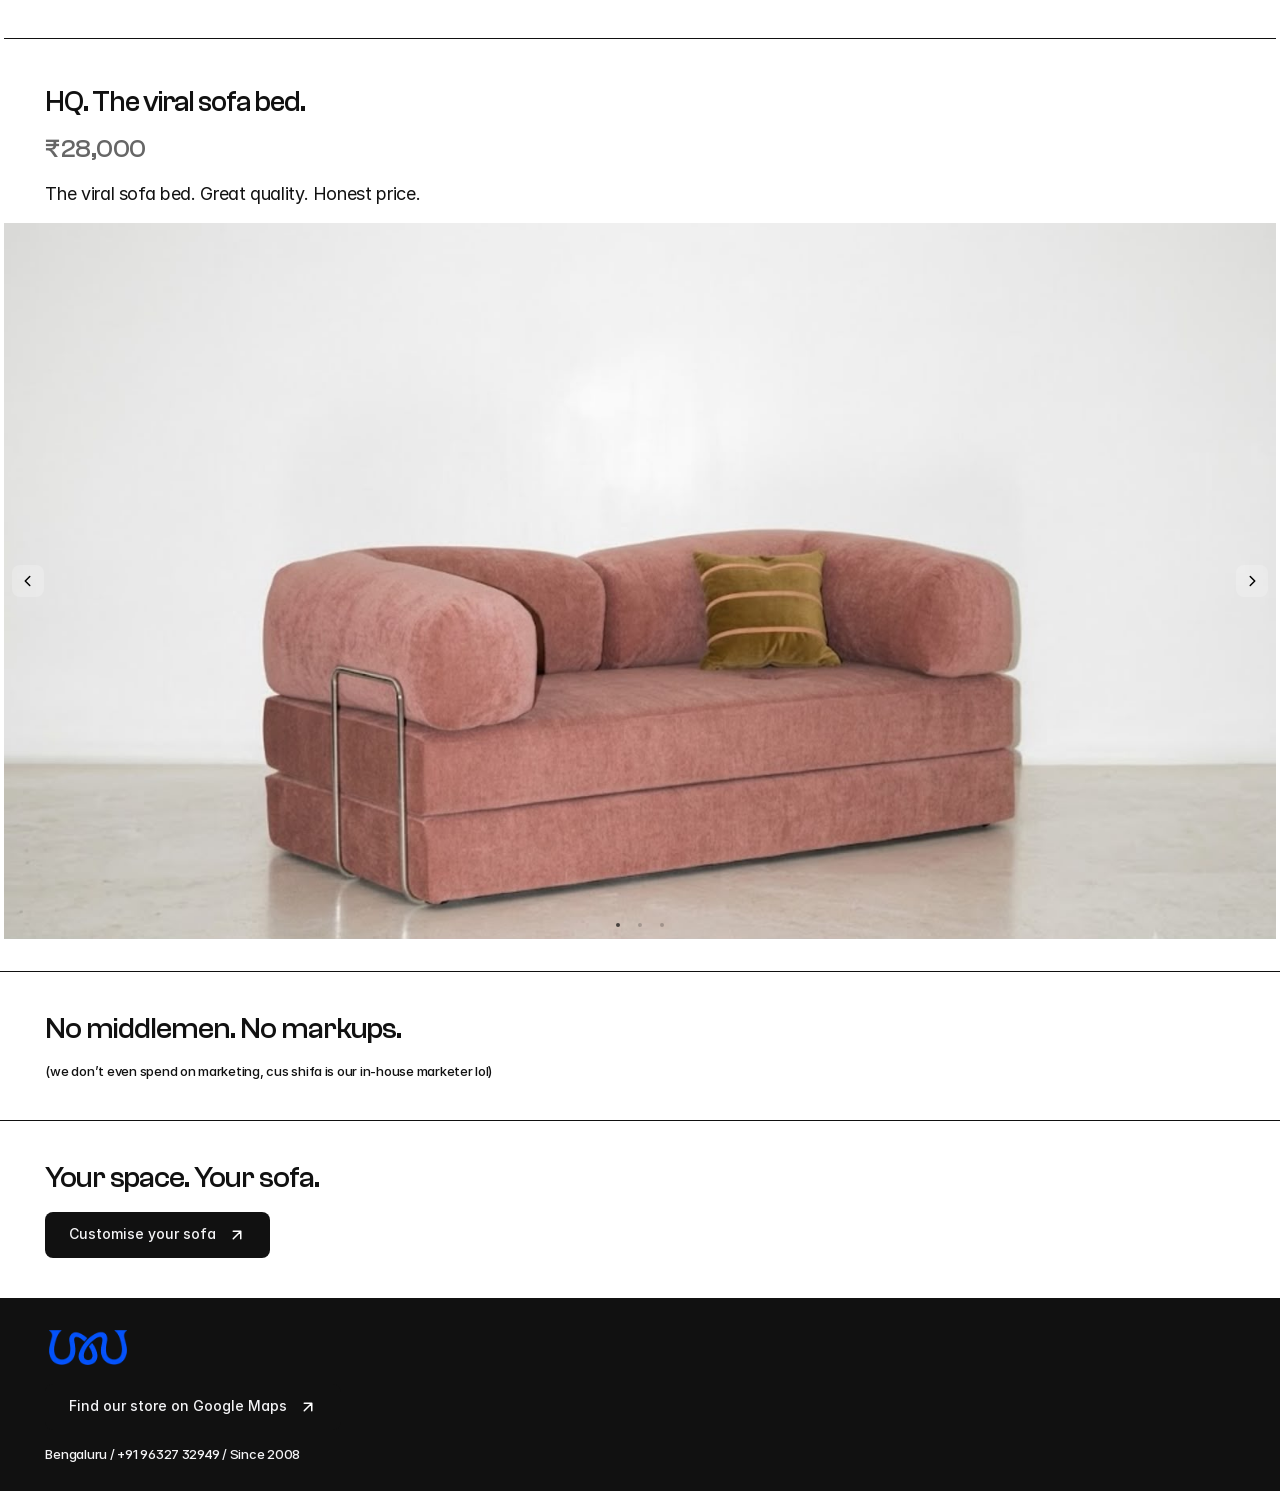
==== commit ed6ab537: "Changed contact no." ====
--- a/index.html
+++ b/index.html
@@ -1,25 +1,33 @@
 <!doctype html>
 <html lang="en">
+
 <head>
   <meta charset="utf-8">
   <meta name="viewport" content="width=device-width, initial-scale=1">
   <title>URU Furniture | Design-forward sofas in Bengaluru</title>
-  <meta name="description" content="Design-forward sofas, backed by 18 years of manufacturing experience. Explore URU Furniture and customise your sofa with our designer on WhatsApp.">
+  <meta name="description"
+    content="Design-forward sofas, backed by 18 years of manufacturing experience. Explore URU Furniture and customise your sofa with our designer on WhatsApp.">
   <meta property="og:type" content="website">
   <meta property="og:title" content="URU Furniture | Design-forward sofas in Bengaluru">
-  <meta property="og:description" content="Design-forward sofas, backed by 18 years of manufacturing experience. Explore URU Furniture and customise your sofa with our designer on WhatsApp.">
+  <meta property="og:description"
+    content="Design-forward sofas, backed by 18 years of manufacturing experience. Explore URU Furniture and customise your sofa with our designer on WhatsApp.">
   <link rel="icon" href="/assets/img/favicon.png">
   <link rel="preload" href="/assets/fonts/clash-grotesk-500.woff2" as="font" type="font/woff2" crossorigin>
   <link rel="stylesheet" href="/assets/css/style.css">
   <script src="/assets/js/main.js" defer></script>
 </head>
+
 <body>
   <header class="site-header">
     <div class="brand">
       <a class="logo" href="/"><img src="/assets/img/logo.png" alt="URU Furniture logo"></a>
       <button class="menu-toggle" type="button" aria-label="Toggle navigation" aria-expanded="false">
-        <svg class="bars" viewBox="0 0 24 24" fill="none" stroke="#fff" stroke-width="2" stroke-linecap="round"><path d="M4 5h16M4 12h16M4 19h16"/></svg>
-        <svg class="close" viewBox="0 0 24 24" fill="none" stroke="#fff" stroke-width="2" stroke-linecap="round"><path d="M18 6 6 18M6 6l12 12"/></svg>
+        <svg class="bars" viewBox="0 0 24 24" fill="none" stroke="#fff" stroke-width="2" stroke-linecap="round">
+          <path d="M4 5h16M4 12h16M4 19h16" />
+        </svg>
+        <svg class="close" viewBox="0 0 24 24" fill="none" stroke="#fff" stroke-width="2" stroke-linecap="round">
+          <path d="M18 6 6 18M6 6l12 12" />
+        </svg>
       </button>
     </div>
     <p class="title display">Uru Furniture</p>
@@ -45,14 +53,16 @@
         </figure>
       </div>
       <div class="stats">
-        <div class="stat"><strong class="display">18 years</strong><span class="small">of manufacturing experience</span></div>
-        <div class="stat"><strong class="display">30,000+</strong><span class="small">products delivered across Bengaluru</span></div>
+        <div class="stat"><strong class="display">18 years</strong><span class="small">of manufacturing
+            experience</span></div>
+        <div class="stat"><strong class="display">30,000+</strong><span class="small">products delivered across
+            Bengaluru</span></div>
         <div class="stat"><strong class="display">5 year</strong><span class="small">warranty</span></div>
       </div>
     </section>
 
     <section class="collection rule" id="sofas">
-      <h2 class="display">The  Cloud  Sofa  Collection</h2>
+      <h2 class="display">The Cloud Sofa Collection</h2>
       <p class="lead">Made in Bengaluru.<span> Made for your home.</span></p>
 
       <div class="sofa-grid">
@@ -79,11 +89,16 @@
           <div class="gallery" tabindex="0" role="region" aria-label="Image carousel">
             <a class="slides" href="/sofas/mustard" aria-label="View mustard sofa">
               <img src="/assets/img/sofas/mustard-1.jpg" alt="Mustard sofa, photo 1" draggable="false">
-              <img src="/assets/img/sofas/mustard-2.jpg" alt="Mustard sofa, photo 2" draggable="false" loading="lazy" hidden>
-              <img src="/assets/img/sofas/mustard-3.jpg" alt="Mustard sofa, photo 3" draggable="false" loading="lazy" hidden>
-              <img src="/assets/img/sofas/mustard-4.jpg" alt="Mustard sofa, photo 4" draggable="false" loading="lazy" hidden>
-              <img src="/assets/img/sofas/mustard-5.jpg" alt="Mustard sofa, photo 5" draggable="false" loading="lazy" hidden>
-              <img src="/assets/img/sofas/mustard-6.jpg" alt="Mustard sofa, photo 6" draggable="false" loading="lazy" hidden>
+              <img src="/assets/img/sofas/mustard-2.jpg" alt="Mustard sofa, photo 2" draggable="false" loading="lazy"
+                hidden>
+              <img src="/assets/img/sofas/mustard-3.jpg" alt="Mustard sofa, photo 3" draggable="false" loading="lazy"
+                hidden>
+              <img src="/assets/img/sofas/mustard-4.jpg" alt="Mustard sofa, photo 4" draggable="false" loading="lazy"
+                hidden>
+              <img src="/assets/img/sofas/mustard-5.jpg" alt="Mustard sofa, photo 5" draggable="false" loading="lazy"
+                hidden>
+              <img src="/assets/img/sofas/mustard-6.jpg" alt="Mustard sofa, photo 6" draggable="false" loading="lazy"
+                hidden>
             </a>
           </div>
           <div class="sofa-info">
@@ -96,10 +111,14 @@
           <div class="gallery" tabindex="0" role="region" aria-label="Image carousel">
             <a class="slides" href="/sofas/manam" aria-label="View manam sofa">
               <img src="/assets/img/sofas/manam-1.jpg" alt="Manam sofa, photo 1" draggable="false">
-              <img src="/assets/img/sofas/manam-2.jpg" alt="Manam sofa, photo 2" draggable="false" loading="lazy" hidden>
-              <img src="/assets/img/sofas/manam-3.jpg" alt="Manam sofa, photo 3" draggable="false" loading="lazy" hidden>
-              <img src="/assets/img/sofas/manam-4.jpg" alt="Manam sofa, photo 4" draggable="false" loading="lazy" hidden>
-              <img src="/assets/img/sofas/manam-5.jpg" alt="Manam sofa, photo 5" draggable="false" loading="lazy" hidden>
+              <img src="/assets/img/sofas/manam-2.jpg" alt="Manam sofa, photo 2" draggable="false" loading="lazy"
+                hidden>
+              <img src="/assets/img/sofas/manam-3.jpg" alt="Manam sofa, photo 3" draggable="false" loading="lazy"
+                hidden>
+              <img src="/assets/img/sofas/manam-4.jpg" alt="Manam sofa, photo 4" draggable="false" loading="lazy"
+                hidden>
+              <img src="/assets/img/sofas/manam-5.jpg" alt="Manam sofa, photo 5" draggable="false" loading="lazy"
+                hidden>
             </a>
           </div>
           <div class="sofa-info">
@@ -154,7 +173,8 @@
   <footer class="site-footer">
     <a class="logo" href="/"><img src="/assets/img/logo.png" alt="URU Furniture logo"></a>
     <a class="btn" href="https://share.google/DU03MvZK8UPHaxn5C">Find our store on Google Maps</a>
-    <p class="small">Bengaluru / +91 93530 99373 / Since 2008</p>
+    <p class="small">Bengaluru / +91 96327 32949 / Since 2008</p>
   </footer>
 </body>
-</html>
+
+</html>
